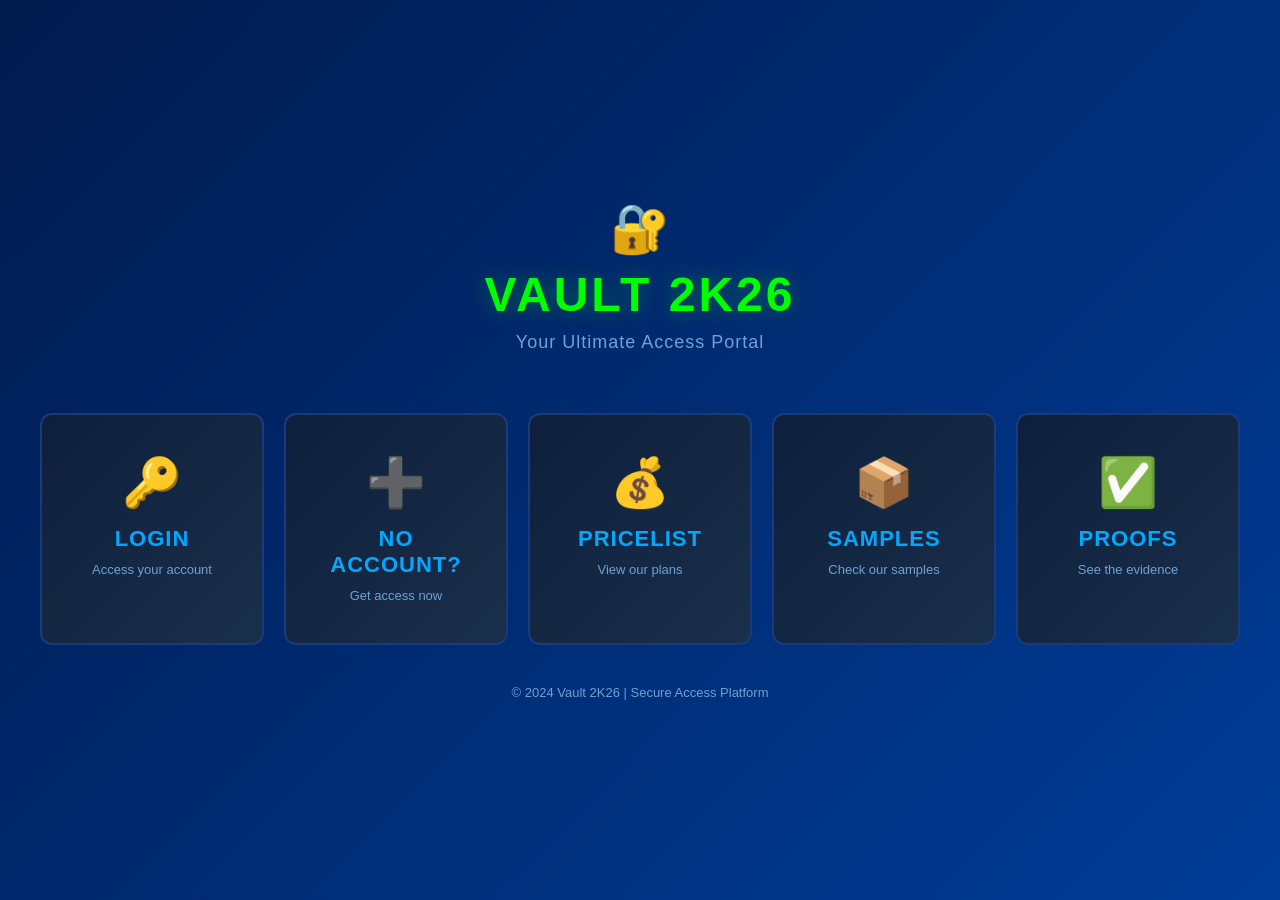
==== index.html @ 9b0f73ee "Add files via upload" ====
<!DOCTYPE html>
<html lang="en">
<head>
    <meta charset="UTF-8">
    <meta name="viewport" content="width=device-width, initial-scale=1.0">
    <title>Vault 2K26 - Welcome</title>
    <style>
        * {
            margin: 0;
            padding: 0;
            box-sizing: border-box;
        }

        body {
            font-family: -apple-system, BlinkMacSystemFont, 'Segoe UI', Roboto, Oxygen, Ubuntu, Cantarell, sans-serif;
            background: linear-gradient(135deg, #001a4d 0%, #003d99 100%);
            min-height: 100vh;
            display: flex;
            align-items: center;
            justify-content: center;
            padding: 20px;
        }

        .container {
            width: 100%;
            max-width: 1200px;
        }

        .header {
            text-align: center;
            margin-bottom: 60px;
        }

        .vault-logo {
            font-size: 48px;
            margin-bottom: 10px;
        }

        .vault-title {
            color: #00ff00;
            font-size: 48px;
            font-weight: 800;
            letter-spacing: 3px;
            margin-bottom: 10px;
            text-shadow: 0 0 20px rgba(0, 255, 0, 0.3);
        }

        .vault-tagline {
            color: #6ba3d4;
            font-size: 18px;
            letter-spacing: 1px;
        }

        .menu-grid {
            display: grid;
            grid-template-columns: repeat(auto-fit, minmax(200px, 1fr));
            gap: 20px;
            margin-bottom: 40px;
        }

        .menu-card {
            background: linear-gradient(135deg, #0d1f3c 0%, #1a2f4a 100%);
            border: 2px solid #1a3a7a;
            border-radius: 12px;
            padding: 40px 30px;
            text-align: center;
            cursor: pointer;
            transition: all 0.3s ease;
            position: relative;
            overflow: hidden;
        }

        .menu-card::before {
            content: '';
            position: absolute;
            top: 0;
            left: 0;
            right: 0;
            height: 3px;
            background: linear-gradient(90deg, #00a8ff, #00ff00, #0080cc);
            opacity: 0;
            transition: opacity 0.3s ease;
        }

        .menu-card:hover {
            border-color: #00a8ff;
            box-shadow: 0 0 30px rgba(0, 168, 255, 0.4);
            transform: translateY(-5px);
        }

        .menu-card:hover::before {
            opacity: 1;
        }

        .menu-icon {
            font-size: 48px;
            margin-bottom: 15px;
            display: block;
        }

        .menu-title {
            color: #00a8ff;
            font-size: 22px;
            font-weight: 700;
            letter-spacing: 1px;
            text-transform: uppercase;
            transition: color 0.3s ease;
        }

        .menu-card:hover .menu-title {
            color: #00ff00;
        }

        .menu-description {
            color: #6ba3d4;
            font-size: 13px;
            margin-top: 10px;
            transition: color 0.3s ease;
        }

        .menu-card:hover .menu-description {
            color: #a0c4ff;
        }

        /* Animation */
        @keyframes slideInUp {
            from {
                opacity: 0;
                transform: translateY(30px);
            }
            to {
                opacity: 1;
                transform: translateY(0);
            }
        }

        .menu-card {
            animation: slideInUp 0.5s ease backwards;
        }

        .menu-card:nth-child(1) { animation-delay: 0.1s; }
        .menu-card:nth-child(2) { animation-delay: 0.2s; }
        .menu-card:nth-child(3) { animation-delay: 0.3s; }
        .menu-card:nth-child(4) { animation-delay: 0.4s; }
        .menu-card:nth-child(5) { animation-delay: 0.5s; }

        .footer {
            text-align: center;
            color: #6ba3d4;
            font-size: 13px;
            margin-top: 40px;
        }

        @media (max-width: 1024px) {
            .menu-grid {
                grid-template-columns: repeat(auto-fit, minmax(180px, 1fr));
            }
        }

        @media (max-width: 768px) {
            .vault-title {
                font-size: 36px;
            }

            .vault-tagline {
                font-size: 16px;
            }

            .menu-grid {
                grid-template-columns: repeat(2, 1fr);
                gap: 15px;
            }

            .menu-card {
                padding: 30px 20px;
            }

            .menu-icon {
                font-size: 36px;
            }

            .menu-title {
                font-size: 18px;
            }
        }

        @media (max-width: 480px) {
            .vault-title {
                font-size: 28px;
                letter-spacing: 2px;
            }

            .menu-grid {
                grid-template-columns: 1fr;
            }

            .menu-card {
                padding: 25px 15px;
            }

            .menu-icon {
                font-size: 32px;
            }

            .menu-title {
                font-size: 16px;
            }

            .menu-description {
                font-size: 12px;
            }
        }
    </style>
</head>
<body>
    <div class="container">
        <!-- Header -->
        <div class="header">
            <div class="vault-logo">🔐</div>
            <h1 class="vault-title">VAULT 2K26</h1>
            <p class="vault-tagline">Your Ultimate Access Portal</p>
        </div>

        <!-- Menu Grid -->
        <div class="menu-grid">
            <!-- Login Card -->
            <div class="menu-card" onclick="goToLogin()">
                <span class="menu-icon">🔑</span>
                <h2 class="menu-title">LOGIN</h2>
                <p class="menu-description">Access your account</p>
            </div>

            <!-- No Account Card -->
            <div class="menu-card" onclick="goToCreateAccount()">
                <span class="menu-icon">➕</span>
                <h2 class="menu-title">NO ACCOUNT?</h2>
                <p class="menu-description">Get access now</p>
            </div>

            <!-- Pricelist Card -->
            <div class="menu-card" onclick="goToPricelist()">
                <span class="menu-icon">💰</span>
                <h2 class="menu-title">PRICELIST</h2>
                <p class="menu-description">View our plans</p>
            </div>

            <!-- Samples Card -->
            <div class="menu-card" onclick="goToSamples()">
                <span class="menu-icon">📦</span>
                <h2 class="menu-title">SAMPLES</h2>
                <p class="menu-description">Check our samples</p>
            </div>

            <!-- Proofs Card -->
            <div class="menu-card" onclick="goToProofs()">
                <span class="menu-icon">✅</span>
                <h2 class="menu-title">PROOFS</h2>
                <p class="menu-description">See the evidence</p>
            </div>
        </div>

        <!-- Footer -->
        <div class="footer">
            <p>© 2024 Vault 2K26 | Secure Access Platform</p>
        </div>
    </div>

    <script>
        // Navigation functions
        function goToLogin() {
            window.location.href = 'login.html';
        }

        function goToCreateAccount() {
            window.open('https://t.me/vault2k26', '_blank');
        }

        function goToPricelist() {
            window.location.href = 'pricelist.html';
        }

        function goToSamples() {
            window.open('https://t.me/samplesvault', '_blank');
        }

        function goToProofs() {
            window.open('https://t.me/vault2k26proofs', '_blank');
        }
    </script>
</body>
</html>
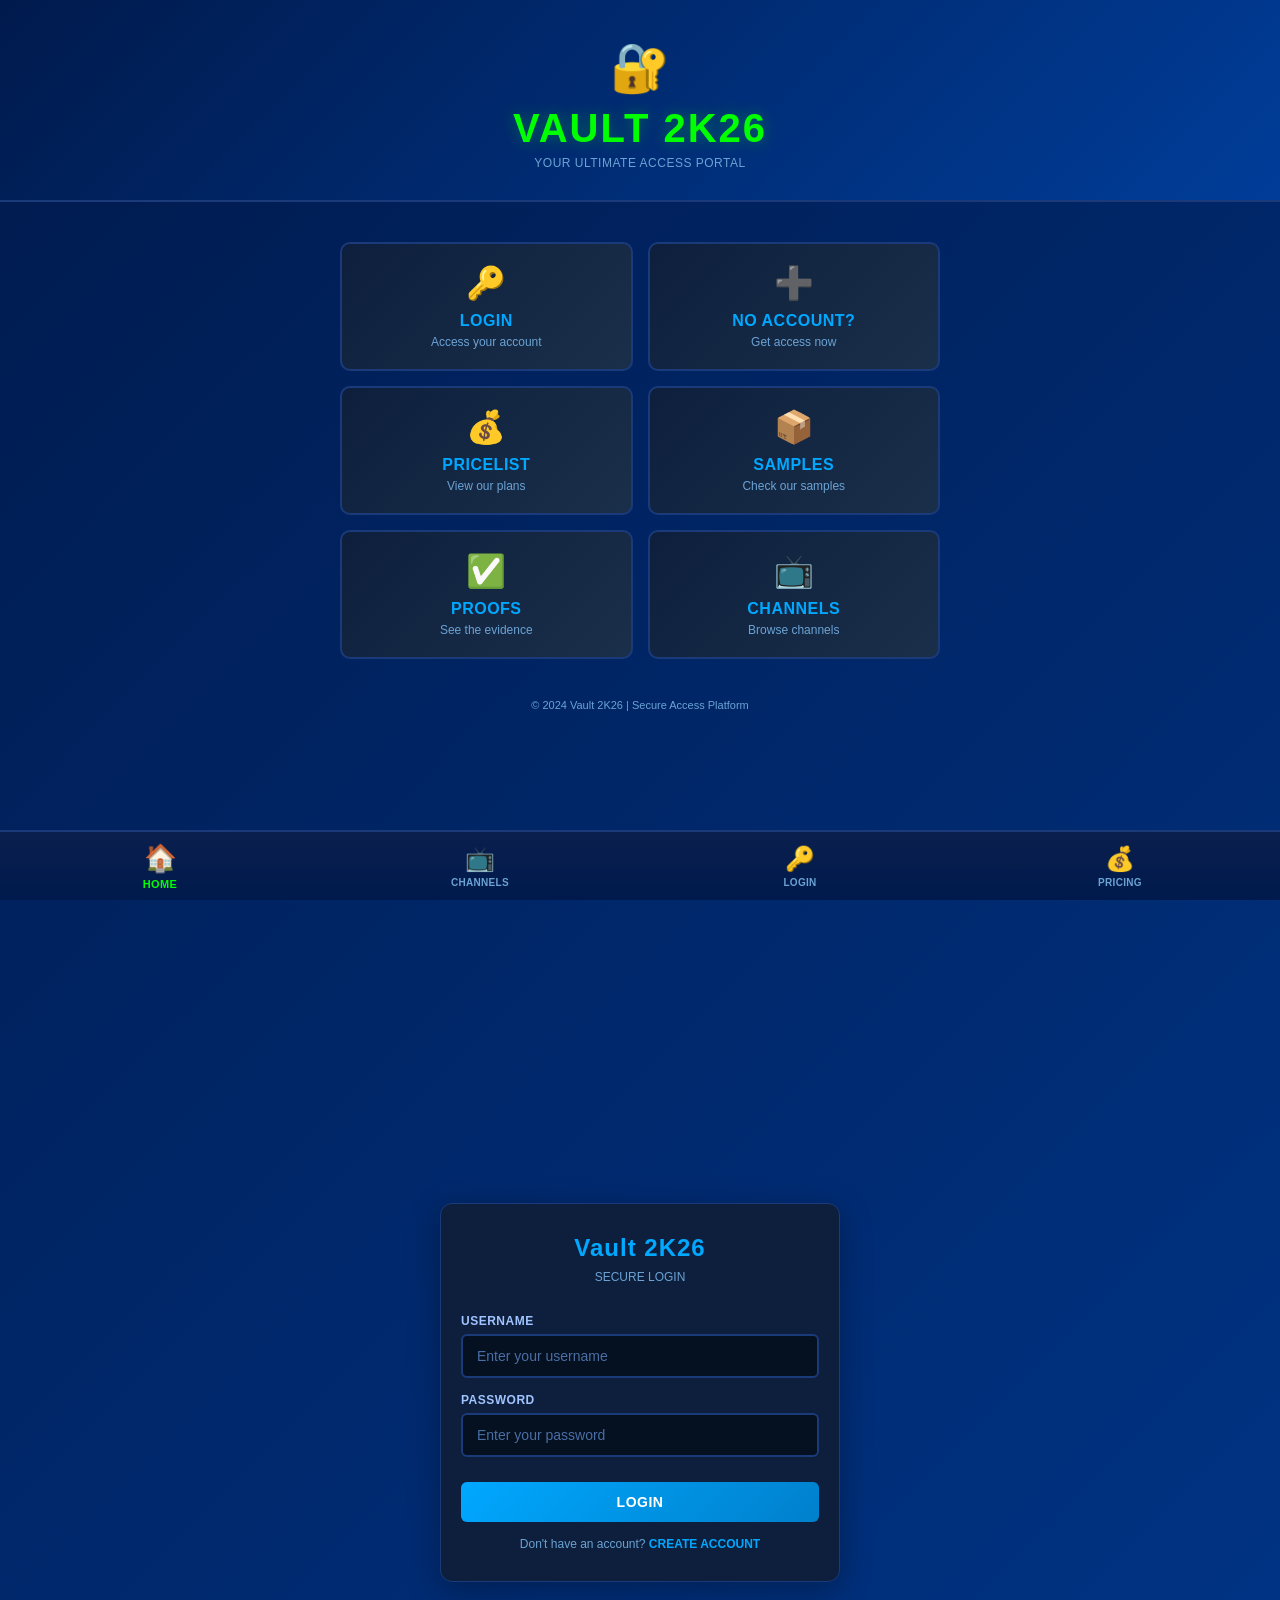
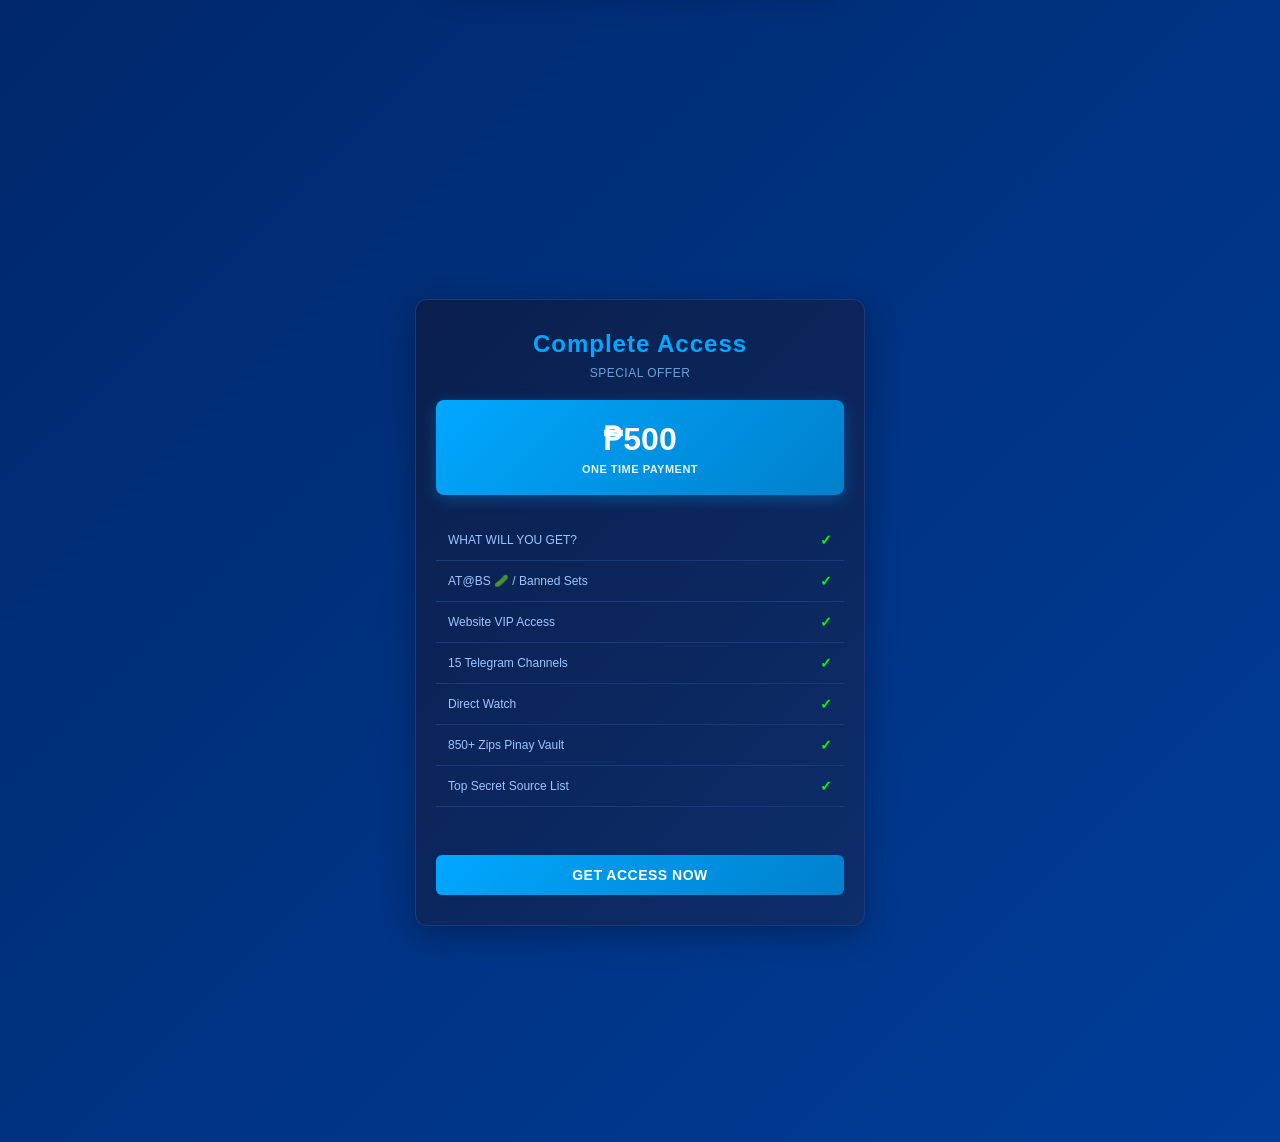
==== commit bc255506: "Add files via upload" ====
--- a/index.html
+++ b/index.html
@@ -2,290 +2,170 @@
 <html lang="en">
 <head>
     <meta charset="UTF-8">
-    <meta name="viewport" content="width=device-width, initial-scale=1.0">
+    <meta name="viewport" content="width=device-width, initial-scale=1.0, viewport-fit=cover">
     <title>Vault 2K26 - Welcome</title>
-    <style>
-        * {
-            margin: 0;
-            padding: 0;
-            box-sizing: border-box;
-        }
-
-        body {
-            font-family: -apple-system, BlinkMacSystemFont, 'Segoe UI', Roboto, Oxygen, Ubuntu, Cantarell, sans-serif;
-            background: linear-gradient(135deg, #001a4d 0%, #003d99 100%);
-            min-height: 100vh;
-            display: flex;
-            align-items: center;
-            justify-content: center;
-            padding: 20px;
-        }
-
-        .container {
-            width: 100%;
-            max-width: 1200px;
-        }
-
-        .header {
-            text-align: center;
-            margin-bottom: 60px;
-        }
-
-        .vault-logo {
-            font-size: 48px;
-            margin-bottom: 10px;
-        }
-
-        .vault-title {
-            color: #00ff00;
-            font-size: 48px;
-            font-weight: 800;
-            letter-spacing: 3px;
-            margin-bottom: 10px;
-            text-shadow: 0 0 20px rgba(0, 255, 0, 0.3);
-        }
-
-        .vault-tagline {
-            color: #6ba3d4;
-            font-size: 18px;
-            letter-spacing: 1px;
-        }
-
-        .menu-grid {
-            display: grid;
-            grid-template-columns: repeat(auto-fit, minmax(200px, 1fr));
-            gap: 20px;
-            margin-bottom: 40px;
-        }
-
-        .menu-card {
-            background: linear-gradient(135deg, #0d1f3c 0%, #1a2f4a 100%);
-            border: 2px solid #1a3a7a;
-            border-radius: 12px;
-            padding: 40px 30px;
-            text-align: center;
-            cursor: pointer;
-            transition: all 0.3s ease;
-            position: relative;
-            overflow: hidden;
-        }
-
-        .menu-card::before {
-            content: '';
-            position: absolute;
-            top: 0;
-            left: 0;
-            right: 0;
-            height: 3px;
-            background: linear-gradient(90deg, #00a8ff, #00ff00, #0080cc);
-            opacity: 0;
-            transition: opacity 0.3s ease;
-        }
-
-        .menu-card:hover {
-            border-color: #00a8ff;
-            box-shadow: 0 0 30px rgba(0, 168, 255, 0.4);
-            transform: translateY(-5px);
-        }
-
-        .menu-card:hover::before {
-            opacity: 1;
-        }
-
-        .menu-icon {
-            font-size: 48px;
-            margin-bottom: 15px;
-            display: block;
-        }
-
-        .menu-title {
-            color: #00a8ff;
-            font-size: 22px;
-            font-weight: 700;
-            letter-spacing: 1px;
-            text-transform: uppercase;
-            transition: color 0.3s ease;
-        }
-
-        .menu-card:hover .menu-title {
-            color: #00ff00;
-        }
-
-        .menu-description {
-            color: #6ba3d4;
-            font-size: 13px;
-            margin-top: 10px;
-            transition: color 0.3s ease;
-        }
-
-        .menu-card:hover .menu-description {
-            color: #a0c4ff;
-        }
-
-        /* Animation */
-        @keyframes slideInUp {
-            from {
-                opacity: 0;
-                transform: translateY(30px);
-            }
-            to {
-                opacity: 1;
-                transform: translateY(0);
-            }
-        }
-
-        .menu-card {
-            animation: slideInUp 0.5s ease backwards;
-        }
-
-        .menu-card:nth-child(1) { animation-delay: 0.1s; }
-        .menu-card:nth-child(2) { animation-delay: 0.2s; }
-        .menu-card:nth-child(3) { animation-delay: 0.3s; }
-        .menu-card:nth-child(4) { animation-delay: 0.4s; }
-        .menu-card:nth-child(5) { animation-delay: 0.5s; }
-
-        .footer {
-            text-align: center;
-            color: #6ba3d4;
-            font-size: 13px;
-            margin-top: 40px;
-        }
-
-        @media (max-width: 1024px) {
-            .menu-grid {
-                grid-template-columns: repeat(auto-fit, minmax(180px, 1fr));
-            }
-        }
-
-        @media (max-width: 768px) {
-            .vault-title {
-                font-size: 36px;
-            }
-
-            .vault-tagline {
-                font-size: 16px;
-            }
-
-            .menu-grid {
-                grid-template-columns: repeat(2, 1fr);
-                gap: 15px;
-            }
-
-            .menu-card {
-                padding: 30px 20px;
-            }
-
-            .menu-icon {
-                font-size: 36px;
-            }
-
-            .menu-title {
-                font-size: 18px;
-            }
-        }
-
-        @media (max-width: 480px) {
-            .vault-title {
-                font-size: 28px;
-                letter-spacing: 2px;
-            }
-
-            .menu-grid {
-                grid-template-columns: 1fr;
-            }
-
-            .menu-card {
-                padding: 25px 15px;
-            }
-
-            .menu-icon {
-                font-size: 32px;
-            }
-
-            .menu-title {
-                font-size: 16px;
-            }
-
-            .menu-description {
-                font-size: 12px;
-            }
-        }
-    </style>
+    <link rel="stylesheet" href="styles.css">
 </head>
 <body>
-    <div class="container">
-        <!-- Header -->
+    <div class="app-container">
+        <!-- HEADER -->
         <div class="header">
-            <div class="vault-logo">🔐</div>
-            <h1 class="vault-title">VAULT 2K26</h1>
-            <p class="vault-tagline">Your Ultimate Access Portal</p>
+            <div class="vault-logo" id="logoText">🔐</div>
+            <h1 class="vault-title" id="siteTitle">VAULT 2K26</h1>
+            <p class="vault-tagline" id="siteTagline">Your Ultimate Access Portal</p>
         </div>
 
-        <!-- Menu Grid -->
-        <div class="menu-grid">
-            <!-- Login Card -->
-            <div class="menu-card" onclick="goToLogin()">
-                <span class="menu-icon">🔑</span>
-                <h2 class="menu-title">LOGIN</h2>
-                <p class="menu-description">Access your account</p>
+        <!-- HOME PAGE -->
+        <div id="homePage" class="page active">
+            <div class="menu-grid">
+                <!-- Login -->
+                <button class="menu-card" onclick="showPage('login')">
+                    <span class="menu-icon">🔑</span>
+                    <h2 class="menu-title">LOGIN</h2>
+                    <p class="menu-description">Access your account</p>
+                </button>
+
+                <!-- No Account -->
+                <button class="menu-card" id="noAccountBtn">
+                    <span class="menu-icon">➕</span>
+                    <h2 class="menu-title">NO ACCOUNT?</h2>
+                    <p class="menu-description">Get access now</p>
+                </button>
+
+                <!-- Pricing -->
+                <button class="menu-card" onclick="showPage('pricing')">
+                    <span class="menu-icon">💰</span>
+                    <h2 class="menu-title">PRICELIST</h2>
+                    <p class="menu-description">View our plans</p>
+                </button>
+
+                <!-- Samples -->
+                <button class="menu-card" id="samplesBtn">
+                    <span class="menu-icon">📦</span>
+                    <h2 class="menu-title">SAMPLES</h2>
+                    <p class="menu-description">Check our samples</p>
+                </button>
+
+                <!-- Proofs -->
+                <button class="menu-card" id="proofsBtn">
+                    <span class="menu-icon">✅</span>
+                    <h2 class="menu-title">PROOFS</h2>
+                    <p class="menu-description">See the evidence</p>
+                </button>
+
+                <!-- Channels -->
+                <button class="menu-card" onclick="showPage('channels')">
+                    <span class="menu-icon">📺</span>
+                    <h2 class="menu-title">CHANNELS</h2>
+                    <p class="menu-description">Browse channels</p>
+                </button>
             </div>
 
-            <!-- No Account Card -->
-            <div class="menu-card" onclick="goToCreateAccount()">
-                <span class="menu-icon">➕</span>
-                <h2 class="menu-title">NO ACCOUNT?</h2>
-                <p class="menu-description">Get access now</p>
-            </div>
-
-            <!-- Pricelist Card -->
-            <div class="menu-card" onclick="goToPricelist()">
-                <span class="menu-icon">💰</span>
-                <h2 class="menu-title">PRICELIST</h2>
-                <p class="menu-description">View our plans</p>
-            </div>
-
-            <!-- Samples Card -->
-            <div class="menu-card" onclick="goToSamples()">
-                <span class="menu-icon">📦</span>
-                <h2 class="menu-title">SAMPLES</h2>
-                <p class="menu-description">Check our samples</p>
-            </div>
-
-            <!-- Proofs Card -->
-            <div class="menu-card" onclick="goToProofs()">
-                <span class="menu-icon">✅</span>
-                <h2 class="menu-title">PROOFS</h2>
-                <p class="menu-description">See the evidence</p>
+            <div class="footer">
+                <p>© 2024 Vault 2K26 | Secure Access Platform</p>
             </div>
         </div>
 
-        <!-- Footer -->
-        <div class="footer">
-            <p>© 2024 Vault 2K26 | Secure Access Platform</p>
+        <!-- CHANNELS PAGE -->
+        <div id="channelsPage" class="page">
+            <h2 class="page-title">Channel List</h2>
+            <p class="page-subtitle">Explore our exclusive channels</p>
+            <div class="channels-grid" id="channelsGrid">
+                <!-- Channels generated by JavaScript -->
+            </div>
+        </div>
+
+        <!-- LOGIN PAGE -->
+        <div id="loginPage" class="page">
+            <div class="login-container">
+                <h1 class="login-title">Vault 2K26</h1>
+                <p class="login-subtitle">Secure Login</p>
+
+                <form id="loginForm">
+                    <div class="form-group">
+                        <label for="username" class="form-label">Username</label>
+                        <input type="text" id="username" class="form-input" placeholder="Enter your username" required>
+                    </div>
+
+                    <div class="form-group">
+                        <label for="password" class="form-label">Password</label>
+                        <input type="password" id="password" class="form-input" placeholder="Enter your password" required>
+                    </div>
+
+                    <button type="submit" class="login-button">Login</button>
+                </form>
+
+                <div class="create-account-link">
+                    <p class="create-account-text">
+                        Don't have an account? <button type="button" id="quickCreate">CREATE ACCOUNT</button>
+                    </p>
+                </div>
+            </div>
+        </div>
+
+        <!-- PRICING PAGE -->
+        <div id="pricingPage" class="page">
+            <div class="pricing-container">
+                <h2 class="pricing-title">Complete Access</h2>
+                <p class="pricing-subtitle">Special Offer</p>
+
+                <div class="price-display">
+                    <div class="price-amount" id="priceAmount">₱500</div>
+                    <div class="price-type" id="priceType">One Time Payment</div>
+                </div>
+
+                <div class="features-list" id="featuresList">
+                    <!-- Features generated by JavaScript -->
+                </div>
+
+                <button class="buy-button" id="buyButton">Get Access Now</button>
+            </div>
         </div>
     </div>
 
-    <script>
-        // Navigation functions
-        function goToLogin() {
-            window.location.href = 'login.html';
-        }
+    <!-- MODALS -->
+    <!-- Login Modal -->
+    <div id="loginModal" class="modal">
+        <div class="modal-content">
+            <h2 class="modal-title">Create Account</h2>
+            <p class="modal-text">You need to create an account to continue. Click the button below to proceed.</p>
+            <button class="modal-button" id="modalCreateBtn">Create Account Now</button>
+            <button class="modal-close" id="loginModalCloseBtn">Cancel</button>
+        </div>
+    </div>
 
-        function goToCreateAccount() {
-            window.open('https://t.me/vault2k26', '_blank');
-        }
+    <!-- Channel Access Modal -->
+    <div id="channelAccessModal" class="modal">
+        <div class="modal-content">
+            <h2 class="modal-title">Get Account to Access</h2>
+            <p class="modal-text">This channel requires an active account. Click the button below to get access now.</p>
+            <button class="modal-button" id="modalAvailBtn">AVAIL HERE</button>
+            <button class="modal-close" id="channelModalCloseBtn">Cancel</button>
+        </div>
+    </div>
 
-        function goToPricelist() {
-            window.location.href = 'pricelist.html';
-        }
+    <!-- BOTTOM NAVIGATION -->
+    <div class="bottom-nav">
+        <button class="nav-item active" id="navHome">
+            <span>🏠</span>
+            <span class="nav-label">Home</span>
+        </button>
+        <button class="nav-item" id="navChannels">
+            <span>📺</span>
+            <span class="nav-label">Channels</span>
+        </button>
+        <button class="nav-item" id="navLogin">
+            <span>🔑</span>
+            <span class="nav-label">Login</span>
+        </button>
+        <button class="nav-item" id="navPricing">
+            <span>💰</span>
+            <span class="nav-label">Pricing</span>
+        </button>
+    </div>
 
-        function goToSamples() {
-            window.open('https://t.me/samplesvault', '_blank');
-        }
-
-        function goToProofs() {
-            window.open('https://t.me/vault2k26proofs', '_blank');
-        }
-    </script>
+    <!-- Scripts -->
+    <script src="data.js"></script>
+    <script src="script.js"></script>
 </body>
 </html>
--- a/styles.css
+++ b/styles.css
@@ -0,0 +1,619 @@
+/* ============================================
+   VAULT 2K26 - MAIN STYLES
+   Phone-First UI with Fixed Navigation
+   ============================================ */
+
+* {
+    margin: 0;
+    padding: 0;
+    box-sizing: border-box;
+}
+
+body {
+    font-family: -apple-system, BlinkMacSystemFont, 'Segoe UI', Roboto, Oxygen, Ubuntu, Cantarell, sans-serif;
+    background: linear-gradient(135deg, #001a4d 0%, #003d99 100%);
+    min-height: 100vh;
+    padding: 0;
+    padding-bottom: 80px;
+}
+
+.app-container {
+    width: 100%;
+    max-width: 100%;
+    margin: 0 auto;
+}
+
+/* ===== HEADER ===== */
+.header {
+    text-align: center;
+    padding: 30px 20px 20px 20px;
+    background: linear-gradient(135deg, #001a4d 0%, #003d99 100%);
+    border-bottom: 2px solid #1a3a7a;
+}
+
+.vault-logo {
+    font-size: 40px;
+    margin-bottom: 10px;
+}
+
+.vault-title {
+    color: #00ff00;
+    font-size: 32px;
+    font-weight: 800;
+    letter-spacing: 2px;
+    margin-bottom: 5px;
+    text-shadow: 0 0 15px rgba(0, 255, 0, 0.3);
+}
+
+.vault-tagline {
+    color: #6ba3d4;
+    font-size: 12px;
+    letter-spacing: 0.5px;
+    text-transform: uppercase;
+}
+
+/* ===== CONTENT PAGES ===== */
+.page {
+    display: none;
+    padding: 20px;
+    padding-bottom: 100px;
+    min-height: calc(100vh - 80px);
+    animation: fadeIn 0.3s ease;
+}
+
+.page.active {
+    display: block;
+}
+
+@keyframes fadeIn {
+    from { opacity: 0; }
+    to { opacity: 1; }
+}
+
+/* ===== HOME PAGE ===== */
+#homePage .menu-grid {
+    display: grid;
+    grid-template-columns: 1fr;
+    gap: 12px;
+    margin-top: 20px;
+}
+
+.menu-card {
+    background: linear-gradient(135deg, #0d1f3c 0%, #1a2f4a 100%);
+    border: 2px solid #1a3a7a;
+    border-radius: 10px;
+    padding: 20px;
+    text-align: center;
+    cursor: pointer;
+    transition: all 0.3s ease;
+    position: relative;
+    overflow: hidden;
+}
+
+.menu-card::before {
+    content: '';
+    position: absolute;
+    top: 0;
+    left: 0;
+    right: 0;
+    height: 3px;
+    background: linear-gradient(90deg, #00a8ff, #00ff00, #0080cc);
+    opacity: 0;
+    transition: opacity 0.3s ease;
+}
+
+.menu-card:active {
+    border-color: #00a8ff;
+    box-shadow: 0 0 20px rgba(0, 168, 255, 0.3);
+    transform: scale(0.98);
+}
+
+.menu-card:active::before {
+    opacity: 1;
+}
+
+.menu-icon {
+    font-size: 32px;
+    margin-bottom: 10px;
+    display: block;
+}
+
+.menu-title {
+    color: #00a8ff;
+    font-size: 16px;
+    font-weight: 700;
+    letter-spacing: 0.5px;
+    text-transform: uppercase;
+    margin-bottom: 5px;
+}
+
+.menu-description {
+    color: #6ba3d4;
+    font-size: 12px;
+}
+
+/* ===== CHANNELS PAGE ===== */
+#channelsPage .page-title {
+    color: #00a8ff;
+    font-size: 24px;
+    font-weight: 700;
+    margin-bottom: 8px;
+    letter-spacing: 0.5px;
+}
+
+#channelsPage .page-subtitle {
+    color: #6ba3d4;
+    font-size: 12px;
+    margin-bottom: 20px;
+    text-transform: uppercase;
+}
+
+.channels-grid {
+    display: grid;
+    grid-template-columns: 1fr;
+    gap: 12px;
+}
+
+.channel-button {
+    background: linear-gradient(135deg, #0d1f3c 0%, #1a2f4a 100%);
+    border: 2px solid #1a3a7a;
+    border-radius: 10px;
+    padding: 16px;
+    text-align: left;
+    cursor: pointer;
+    transition: all 0.3s ease;
+    position: relative;
+    overflow: hidden;
+    display: flex;
+    flex-direction: column;
+    gap: 6px;
+}
+
+.channel-button::before {
+    content: '';
+    position: absolute;
+    top: 0;
+    left: 0;
+    right: 0;
+    height: 3px;
+    background: linear-gradient(90deg, #00a8ff, #00ff00, #0080cc);
+    opacity: 0;
+    transition: opacity 0.3s ease;
+}
+
+.channel-button:active {
+    border-color: #00a8ff;
+    box-shadow: 0 0 15px rgba(0, 168, 255, 0.2);
+    transform: scale(0.98);
+}
+
+.channel-button:active::before {
+    opacity: 1;
+}
+
+.channel-name {
+    color: #00a8ff;
+    font-size: 15px;
+    font-weight: 600;
+    text-transform: uppercase;
+    letter-spacing: 0.5px;
+}
+
+.channel-desc {
+    color: #6ba3d4;
+    font-size: 12px;
+}
+
+/* ===== LOGIN PAGE ===== */
+#loginPage {
+    display: flex;
+    align-items: center;
+    justify-content: center;
+}
+
+.login-container {
+    background: #0d1f3c;
+    border-radius: 12px;
+    box-shadow: 0 8px 32px rgba(0, 0, 0, 0.3);
+    padding: 30px 20px;
+    width: 100%;
+    max-width: 100%;
+    border: 1px solid #1a3a7a;
+}
+
+.login-title {
+    text-align: center;
+    color: #00a8ff;
+    font-size: 24px;
+    font-weight: 700;
+    margin-bottom: 8px;
+    letter-spacing: 1px;
+}
+
+.login-subtitle {
+    text-align: center;
+    color: #6ba3d4;
+    font-size: 12px;
+    margin-bottom: 30px;
+    text-transform: uppercase;
+}
+
+.form-group {
+    margin-bottom: 15px;
+}
+
+.form-label {
+    display: block;
+    color: #a0c4ff;
+    font-size: 12px;
+    font-weight: 600;
+    margin-bottom: 6px;
+    text-transform: uppercase;
+    letter-spacing: 0.5px;
+}
+
+.form-input {
+    width: 100%;
+    padding: 12px 14px;
+    border: 2px solid #1a3a7a;
+    background: #051020;
+    color: #ffffff;
+    border-radius: 6px;
+    font-size: 14px;
+    transition: all 0.3s ease;
+}
+
+.form-input:focus {
+    outline: none;
+    border-color: #00a8ff;
+    background: #0a1a2e;
+    box-shadow: 0 0 10px rgba(0, 168, 255, 0.2);
+}
+
+.form-input::placeholder {
+    color: #4a6fa5;
+}
+
+.login-button {
+    width: 100%;
+    padding: 12px;
+    background: linear-gradient(135deg, #00a8ff 0%, #0080cc 100%);
+    color: white;
+    border: none;
+    border-radius: 6px;
+    font-size: 14px;
+    font-weight: 600;
+    cursor: pointer;
+    transition: all 0.3s ease;
+    text-transform: uppercase;
+    letter-spacing: 0.5px;
+    margin-bottom: 15px;
+    margin-top: 10px;
+}
+
+.login-button:active {
+    transform: scale(0.98);
+    box-shadow: 0 4px 15px rgba(0, 168, 255, 0.3);
+}
+
+.create-account-link {
+    text-align: center;
+}
+
+.create-account-text {
+    color: #6ba3d4;
+    font-size: 12px;
+}
+
+.create-account-text button {
+    background: none;
+    border: none;
+    color: #00a8ff;
+    text-decoration: none;
+    font-weight: 600;
+    cursor: pointer;
+    transition: color 0.3s ease;
+    font-size: 12px;
+    padding: 0;
+}
+
+.create-account-text button:active {
+    color: #00d9ff;
+}
+
+/* ===== PRICING PAGE ===== */
+#pricingPage {
+    display: flex;
+    align-items: center;
+    justify-content: center;
+}
+
+.pricing-container {
+    background: linear-gradient(135deg, #0a1f4d 0%, #0d2d6b 100%);
+    border-radius: 12px;
+    box-shadow: 0 8px 32px rgba(0, 0, 0, 0.3);
+    padding: 30px 20px;
+    width: 100%;
+    max-width: 100%;
+    border: 1px solid #1a3a7a;
+}
+
+.pricing-title {
+    text-align: center;
+    color: #00a8ff;
+    font-size: 24px;
+    font-weight: 700;
+    margin-bottom: 8px;
+    letter-spacing: 1px;
+}
+
+.pricing-subtitle {
+    text-align: center;
+    color: #6ba3d4;
+    font-size: 12px;
+    margin-bottom: 20px;
+    text-transform: uppercase;
+    letter-spacing: 0.5px;
+}
+
+.price-display {
+    text-align: center;
+    margin-bottom: 25px;
+    padding: 20px;
+    background: linear-gradient(135deg, #00a8ff 0%, #0080cc 100%);
+    border-radius: 8px;
+    box-shadow: 0 4px 15px rgba(0, 168, 255, 0.3);
+}
+
+.price-amount {
+    font-size: 32px;
+    font-weight: 800;
+    color: white;
+    margin-bottom: 5px;
+}
+
+.price-type {
+    color: rgba(255, 255, 255, 0.9);
+    font-size: 11px;
+    text-transform: uppercase;
+    letter-spacing: 0.5px;
+    font-weight: 600;
+}
+
+.features-list {
+    display: flex;
+    flex-direction: column;
+    gap: 0;
+    margin-bottom: 20px;
+    max-height: 300px;
+    overflow-y: auto;
+}
+
+.feature-item {
+    display: flex;
+    align-items: center;
+    padding: 12px 12px;
+    border-bottom: 1px solid #1a3a7a;
+    color: #a0c4ff;
+    font-size: 12px;
+    font-weight: 500;
+    justify-content: space-between;
+}
+
+.feature-item:last-child {
+    border-bottom: none;
+}
+
+.feature-text {
+    flex: 1;
+    text-align: left;
+}
+
+.check-icon {
+    color: #00ff00;
+    font-weight: 700;
+    font-size: 14px;
+    margin-left: 10px;
+}
+
+.buy-button {
+    width: 100%;
+    padding: 12px;
+    background: linear-gradient(135deg, #00a8ff 0%, #0080cc 100%);
+    color: white;
+    border: none;
+    border-radius: 6px;
+    font-size: 14px;
+    font-weight: 600;
+    cursor: pointer;
+    transition: all 0.3s ease;
+    text-transform: uppercase;
+    letter-spacing: 0.5px;
+    margin-top: 15px;
+}
+
+.buy-button:active {
+    transform: scale(0.98);
+    box-shadow: 0 4px 15px rgba(0, 168, 255, 0.3);
+}
+
+/* ===== MODAL ===== */
+.modal {
+    display: none;
+    position: fixed;
+    top: 0;
+    left: 0;
+    width: 100%;
+    height: 100%;
+    background: rgba(0, 0, 0, 0.7);
+    z-index: 1000;
+    align-items: center;
+    justify-content: center;
+    padding: 20px;
+}
+
+.modal.show {
+    display: flex;
+}
+
+.modal-content {
+    background: #0d1f3c;
+    border: 2px solid #1a3a7a;
+    border-radius: 12px;
+    padding: 30px;
+    width: 100%;
+    max-width: 350px;
+    text-align: center;
+    box-shadow: 0 8px 32px rgba(0, 0, 0, 0.3);
+}
+
+.modal-title {
+    color: #00ff00;
+    font-size: 20px;
+    font-weight: 700;
+    margin-bottom: 12px;
+    letter-spacing: 0.5px;
+}
+
+.modal-text {
+    color: #a0c4ff;
+    font-size: 13px;
+    line-height: 1.5;
+    margin-bottom: 25px;
+}
+
+.modal-button {
+    width: 100%;
+    padding: 12px;
+    background: linear-gradient(135deg, #00a8ff 0%, #0080cc 100%);
+    color: white;
+    border: none;
+    border-radius: 6px;
+    font-size: 13px;
+    font-weight: 600;
+    cursor: pointer;
+    transition: all 0.3s ease;
+    text-transform: uppercase;
+    letter-spacing: 0.5px;
+    margin-bottom: 8px;
+}
+
+.modal-button:active {
+    transform: scale(0.98);
+    box-shadow: 0 4px 15px rgba(0, 168, 255, 0.3);
+}
+
+.modal-close {
+    width: 100%;
+    padding: 12px;
+    background: #1a3a7a;
+    color: #a0c4ff;
+    border: 1px solid #2a5aaa;
+    border-radius: 6px;
+    font-size: 13px;
+    font-weight: 600;
+    cursor: pointer;
+    transition: all 0.3s ease;
+    text-transform: uppercase;
+    letter-spacing: 0.5px;
+}
+
+.modal-close:active {
+    background: #2a5aaa;
+}
+
+/* ===== BOTTOM NAVIGATION ===== */
+.bottom-nav {
+    position: fixed;
+    bottom: 0;
+    left: 0;
+    right: 0;
+    height: 70px;
+    background: linear-gradient(180deg, #0a1f4d 0%, #001a4d 100%);
+    border-top: 2px solid #1a3a7a;
+    display: flex;
+    justify-content: space-around;
+    align-items: flex-start;
+    padding-top: 5px;
+    z-index: 999;
+}
+
+.nav-item {
+    display: flex;
+    flex-direction: column;
+    align-items: center;
+    gap: 4px;
+    padding: 8px 0;
+    cursor: pointer;
+    flex: 1;
+    color: #6ba3d4;
+    transition: all 0.3s ease;
+    border: none;
+    background: none;
+    font-size: 24px;
+}
+
+.nav-item.active {
+    color: #00ff00;
+    transform: scale(1.1);
+}
+
+.nav-label {
+    font-size: 10px;
+    font-weight: 600;
+    text-transform: uppercase;
+    letter-spacing: 0.3px;
+    color: inherit;
+}
+
+/* ===== FOOTER ===== */
+.footer {
+    text-align: center;
+    color: #6ba3d4;
+    font-size: 11px;
+    margin-top: 20px;
+    padding: 20px;
+}
+
+/* ===== RESPONSIVE ===== */
+@media (min-width: 768px) {
+    .header {
+        padding: 40px 20px 30px 20px;
+    }
+
+    .vault-title {
+        font-size: 40px;
+    }
+
+    .vault-logo {
+        font-size: 48px;
+    }
+
+    #homePage .menu-grid {
+        grid-template-columns: repeat(2, 1fr);
+        gap: 15px;
+        max-width: 600px;
+        margin-left: auto;
+        margin-right: auto;
+    }
+
+    .channels-grid {
+        grid-template-columns: repeat(2, 1fr);
+        gap: 15px;
+        max-width: 600px;
+        margin-left: auto;
+        margin-right: auto;
+    }
+
+    .login-container {
+        max-width: 400px;
+    }
+
+    .pricing-container {
+        max-width: 450px;
+    }
+
+    .modal-content {
+        max-width: 400px;
+    }
+}
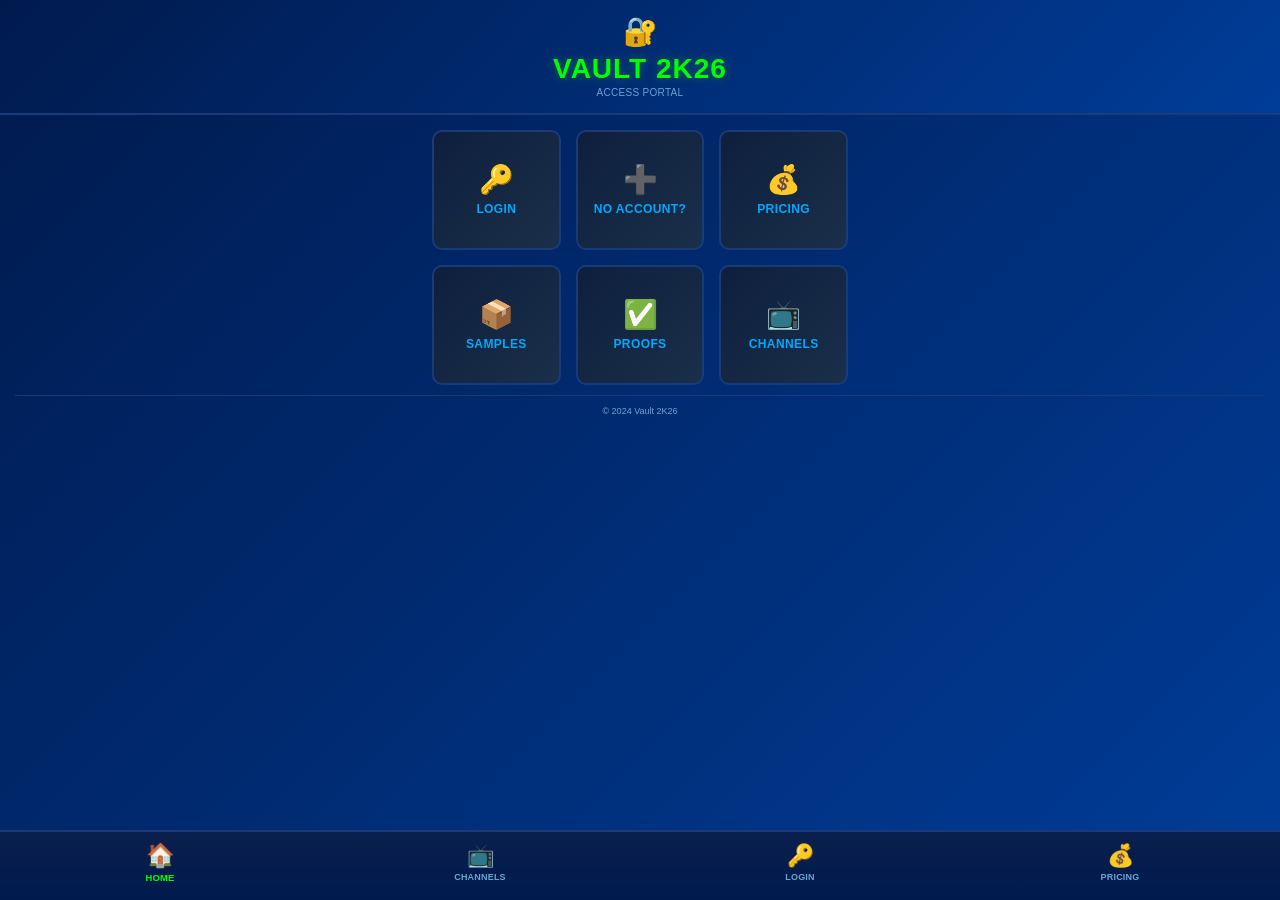
==== commit b6aa0cc0: "Add files via upload" ====
--- a/index.html
+++ b/index.html
@@ -2,7 +2,7 @@
 <html lang="en">
 <head>
     <meta charset="UTF-8">
-    <meta name="viewport" content="width=device-width, initial-scale=1.0, viewport-fit=cover">
+    <meta name="viewport" content="width=device-width, initial-scale=1.0, viewport-fit=cover, maximum-scale=1">
     <title>Vault 2K26 - Welcome</title>
     <link rel="stylesheet" href="styles.css">
 </head>
@@ -10,116 +10,135 @@
     <div class="app-container">
         <!-- HEADER -->
         <div class="header">
-            <div class="vault-logo" id="logoText">🔐</div>
-            <h1 class="vault-title" id="siteTitle">VAULT 2K26</h1>
-            <p class="vault-tagline" id="siteTagline">Your Ultimate Access Portal</p>
+            <div class="vault-logo">🔐</div>
+            <h1 class="vault-title">VAULT 2K26</h1>
+            <p class="vault-tagline">Access Portal</p>
         </div>
 
-        <!-- HOME PAGE -->
-        <div id="homePage" class="page active">
-            <div class="menu-grid">
-                <!-- Login -->
-                <button class="menu-card" onclick="showPage('login')">
-                    <span class="menu-icon">🔑</span>
-                    <h2 class="menu-title">LOGIN</h2>
-                    <p class="menu-description">Access your account</p>
-                </button>
+        <!-- CONTENT AREA -->
+        <div class="content-wrapper">
+            
+            <!-- HOME PAGE -->
+            <div id="homePage" class="page active">
+                <div class="home-content">
+                    <div class="menu-grid">
+                        <button class="menu-card" onclick="showPage('login')">
+                            <span class="menu-icon">🔑</span>
+                            <h2 class="menu-title">LOGIN</h2>
+                        </button>
 
-                <!-- No Account -->
-                <button class="menu-card" id="noAccountBtn">
-                    <span class="menu-icon">➕</span>
-                    <h2 class="menu-title">NO ACCOUNT?</h2>
-                    <p class="menu-description">Get access now</p>
-                </button>
+                        <button class="menu-card" id="noAccountBtn">
+                            <span class="menu-icon">➕</span>
+                            <h2 class="menu-title">NO ACCOUNT?</h2>
+                        </button>
 
-                <!-- Pricing -->
-                <button class="menu-card" onclick="showPage('pricing')">
-                    <span class="menu-icon">💰</span>
-                    <h2 class="menu-title">PRICELIST</h2>
-                    <p class="menu-description">View our plans</p>
-                </button>
+                        <button class="menu-card" onclick="showPage('pricing')">
+                            <span class="menu-icon">💰</span>
+                            <h2 class="menu-title">PRICING</h2>
+                        </button>
 
-                <!-- Samples -->
-                <button class="menu-card" id="samplesBtn">
-                    <span class="menu-icon">📦</span>
-                    <h2 class="menu-title">SAMPLES</h2>
-                    <p class="menu-description">Check our samples</p>
-                </button>
+                        <button class="menu-card" id="samplesBtn">
+                            <span class="menu-icon">📦</span>
+                            <h2 class="menu-title">SAMPLES</h2>
+                        </button>
 
-                <!-- Proofs -->
-                <button class="menu-card" id="proofsBtn">
-                    <span class="menu-icon">✅</span>
-                    <h2 class="menu-title">PROOFS</h2>
-                    <p class="menu-description">See the evidence</p>
-                </button>
+                        <button class="menu-card" id="proofsBtn">
+                            <span class="menu-icon">✅</span>
+                            <h2 class="menu-title">PROOFS</h2>
+                        </button>
 
-                <!-- Channels -->
-                <button class="menu-card" onclick="showPage('channels')">
-                    <span class="menu-icon">📺</span>
-                    <h2 class="menu-title">CHANNELS</h2>
-                    <p class="menu-description">Browse channels</p>
-                </button>
+                        <button class="menu-card" onclick="showPage('channels')">
+                            <span class="menu-icon">📺</span>
+                            <h2 class="menu-title">CHANNELS</h2>
+                        </button>
+                    </div>
+                    
+                    <div class="home-footer">
+                        © 2024 Vault 2K26
+                    </div>
+                </div>
             </div>
 
-            <div class="footer">
-                <p>© 2024 Vault 2K26 | Secure Access Platform</p>
+            <!-- CHANNELS PAGE -->
+            <div id="channelsPage" class="page">
+                <div class="page-header">
+                    <h2 class="page-title">Channel List</h2>
+                    <p class="page-subtitle">Explore exclusive channels</p>
+                </div>
+                <div class="channels-wrapper">
+                    <div class="channels-grid" id="channelsGrid">
+                        <!-- Channels generated by JavaScript -->
+                    </div>
+                </div>
             </div>
+
+            <!-- LOGIN PAGE -->
+            <div id="loginPage" class="page">
+                <div class="login-container">
+                    <h1 class="login-title">LOGIN</h1>
+                    <p class="login-subtitle">Secure Access</p>
+
+                    <form id="loginForm">
+                        <div class="form-group">
+                            <label for="username" class="form-label">Username</label>
+                            <input type="text" id="username" class="form-input" placeholder="Enter username" required>
+                        </div>
+
+                        <div class="form-group">
+                            <label for="password" class="form-label">Password</label>
+                            <input type="password" id="password" class="form-input" placeholder="Enter password" required>
+                        </div>
+
+                        <button type="submit" class="login-button">Login</button>
+                    </form>
+
+                    <div class="create-account-link">
+                        <p class="create-account-text">
+                            No account? <button type="button" id="quickCreate">CREATE NOW</button>
+                        </p>
+                    </div>
+                </div>
+            </div>
+
+            <!-- PRICING PAGE -->
+            <div id="pricingPage" class="page">
+                <div class="pricing-container">
+                    <h2 class="pricing-title">PRICING</h2>
+                    <p class="pricing-subtitle">Complete Access</p>
+
+                    <div class="price-display">
+                        <div class="price-amount" id="priceAmount">₱500</div>
+                        <div class="price-type" id="priceType">One Time</div>
+                    </div>
+
+                    <div class="features-list" id="featuresList">
+                        <!-- Features generated by JavaScript -->
+                    </div>
+
+                    <button class="buy-button" id="buyButton">GET ACCESS NOW</button>
+                </div>
+            </div>
+
         </div>
 
-        <!-- CHANNELS PAGE -->
-        <div id="channelsPage" class="page">
-            <h2 class="page-title">Channel List</h2>
-            <p class="page-subtitle">Explore our exclusive channels</p>
-            <div class="channels-grid" id="channelsGrid">
-                <!-- Channels generated by JavaScript -->
-            </div>
-        </div>
-
-        <!-- LOGIN PAGE -->
-        <div id="loginPage" class="page">
-            <div class="login-container">
-                <h1 class="login-title">Vault 2K26</h1>
-                <p class="login-subtitle">Secure Login</p>
-
-                <form id="loginForm">
-                    <div class="form-group">
-                        <label for="username" class="form-label">Username</label>
-                        <input type="text" id="username" class="form-input" placeholder="Enter your username" required>
-                    </div>
-
-                    <div class="form-group">
-                        <label for="password" class="form-label">Password</label>
-                        <input type="password" id="password" class="form-input" placeholder="Enter your password" required>
-                    </div>
-
-                    <button type="submit" class="login-button">Login</button>
-                </form>
-
-                <div class="create-account-link">
-                    <p class="create-account-text">
-                        Don't have an account? <button type="button" id="quickCreate">CREATE ACCOUNT</button>
-                    </p>
-                </div>
-            </div>
-        </div>
-
-        <!-- PRICING PAGE -->
-        <div id="pricingPage" class="page">
-            <div class="pricing-container">
-                <h2 class="pricing-title">Complete Access</h2>
-                <p class="pricing-subtitle">Special Offer</p>
-
-                <div class="price-display">
-                    <div class="price-amount" id="priceAmount">₱500</div>
-                    <div class="price-type" id="priceType">One Time Payment</div>
-                </div>
-
-                <div class="features-list" id="featuresList">
-                    <!-- Features generated by JavaScript -->
-                </div>
-
-                <button class="buy-button" id="buyButton">Get Access Now</button>
-            </div>
+        <!-- BOTTOM NAVIGATION -->
+        <div class="bottom-nav">
+            <button class="nav-item active" id="navHome" onclick="showPage('home')">
+                <span>🏠</span>
+                <span class="nav-label">Home</span>
+            </button>
+            <button class="nav-item" id="navChannels" onclick="showPage('channels')">
+                <span>📺</span>
+                <span class="nav-label">Channels</span>
+            </button>
+            <button class="nav-item" id="navLogin" onclick="showPage('login')">
+                <span>🔑</span>
+                <span class="nav-label">Login</span>
+            </button>
+            <button class="nav-item" id="navPricing" onclick="showPage('pricing')">
+                <span>💰</span>
+                <span class="nav-label">Pricing</span>
+            </button>
         </div>
     </div>
 
@@ -128,8 +147,8 @@
     <div id="loginModal" class="modal">
         <div class="modal-content">
             <h2 class="modal-title">Create Account</h2>
-            <p class="modal-text">You need to create an account to continue. Click the button below to proceed.</p>
-            <button class="modal-button" id="modalCreateBtn">Create Account Now</button>
+            <p class="modal-text">Create an account to access all features.</p>
+            <button class="modal-button" id="modalCreateBtn">CREATE ACCOUNT</button>
             <button class="modal-close" id="loginModalCloseBtn">Cancel</button>
         </div>
     </div>
@@ -137,31 +156,11 @@
     <!-- Channel Access Modal -->
     <div id="channelAccessModal" class="modal">
         <div class="modal-content">
-            <h2 class="modal-title">Get Account to Access</h2>
-            <p class="modal-text">This channel requires an active account. Click the button below to get access now.</p>
+            <h2 class="modal-title">Get Account</h2>
+            <p class="modal-text">Create an account to access this channel.</p>
             <button class="modal-button" id="modalAvailBtn">AVAIL HERE</button>
             <button class="modal-close" id="channelModalCloseBtn">Cancel</button>
         </div>
-    </div>
-
-    <!-- BOTTOM NAVIGATION -->
-    <div class="bottom-nav">
-        <button class="nav-item active" id="navHome">
-            <span>🏠</span>
-            <span class="nav-label">Home</span>
-        </button>
-        <button class="nav-item" id="navChannels">
-            <span>📺</span>
-            <span class="nav-label">Channels</span>
-        </button>
-        <button class="nav-item" id="navLogin">
-            <span>🔑</span>
-            <span class="nav-label">Login</span>
-        </button>
-        <button class="nav-item" id="navPricing">
-            <span>💰</span>
-            <span class="nav-label">Pricing</span>
-        </button>
     </div>
 
     <!-- Scripts -->
--- a/styles.css
+++ b/styles.css
@@ -1,6 +1,6 @@
 /* ============================================
    VAULT 2K26 - MAIN STYLES
-   Phone-First UI with Fixed Navigation
+   Phone-First UI - NO SCROLLING
    ============================================ */
 
 * {
@@ -9,85 +9,120 @@
     box-sizing: border-box;
 }
 
-body {
+html, body {
+    width: 100%;
+    height: 100%;
     font-family: -apple-system, BlinkMacSystemFont, 'Segoe UI', Roboto, Oxygen, Ubuntu, Cantarell, sans-serif;
     background: linear-gradient(135deg, #001a4d 0%, #003d99 100%);
-    min-height: 100vh;
-    padding: 0;
-    padding-bottom: 80px;
+}
+
+body {
+    overflow: hidden;
+    display: flex;
+    flex-direction: column;
 }
 
 .app-container {
     width: 100%;
-    max-width: 100%;
-    margin: 0 auto;
+    height: 100%;
+    display: flex;
+    flex-direction: column;
+    overflow: hidden;
 }
 
 /* ===== HEADER ===== */
 .header {
     text-align: center;
-    padding: 30px 20px 20px 20px;
+    padding: 15px 20px;
     background: linear-gradient(135deg, #001a4d 0%, #003d99 100%);
     border-bottom: 2px solid #1a3a7a;
+    flex-shrink: 0;
 }
 
 .vault-logo {
-    font-size: 40px;
-    margin-bottom: 10px;
+    font-size: 28px;
+    margin-bottom: 5px;
 }
 
 .vault-title {
     color: #00ff00;
-    font-size: 32px;
+    font-size: 24px;
     font-weight: 800;
-    letter-spacing: 2px;
-    margin-bottom: 5px;
-    text-shadow: 0 0 15px rgba(0, 255, 0, 0.3);
+    letter-spacing: 1px;
+    margin-bottom: 2px;
+    text-shadow: 0 0 10px rgba(0, 255, 0, 0.3);
 }
 
 .vault-tagline {
     color: #6ba3d4;
-    font-size: 12px;
-    letter-spacing: 0.5px;
-    text-transform: uppercase;
-}
-
-/* ===== CONTENT PAGES ===== */
+    font-size: 10px;
+    letter-spacing: 0.3px;
+    text-transform: uppercase;
+}
+
+/* ===== MAIN CONTENT AREA ===== */
+.content-wrapper {
+    flex: 1;
+    display: flex;
+    overflow: hidden;
+}
+
 .page {
     display: none;
-    padding: 20px;
-    padding-bottom: 100px;
-    min-height: calc(100vh - 80px);
-    animation: fadeIn 0.3s ease;
+    width: 100%;
+    height: 100%;
+    overflow-y: auto;
+    overflow-x: hidden;
+    padding: 15px;
+    padding-bottom: 75px;
+    animation: fadeIn 0.2s ease;
 }
 
 .page.active {
-    display: block;
+    display: flex;
+    flex-direction: column;
 }
 
 @keyframes fadeIn {
-    from { opacity: 0; }
+    from { opacity: 0.5; }
     to { opacity: 1; }
 }
 
 /* ===== HOME PAGE ===== */
-#homePage .menu-grid {
+#homePage {
+    justify-content: flex-start;
+}
+
+.home-content {
+    width: 100%;
+    display: flex;
+    flex-direction: column;
+    gap: 10px;
+}
+
+.menu-grid {
     display: grid;
-    grid-template-columns: 1fr;
-    gap: 12px;
-    margin-top: 20px;
+    grid-template-columns: 1fr 1fr;
+    gap: 10px;
+    flex: 1;
 }
 
 .menu-card {
     background: linear-gradient(135deg, #0d1f3c 0%, #1a2f4a 100%);
     border: 2px solid #1a3a7a;
     border-radius: 10px;
-    padding: 20px;
+    padding: 16px;
     text-align: center;
     cursor: pointer;
-    transition: all 0.3s ease;
+    transition: all 0.2s ease;
     position: relative;
     overflow: hidden;
+    display: flex;
+    flex-direction: column;
+    align-items: center;
+    justify-content: center;
+    gap: 6px;
+    min-height: 110px;
 }
 
 .menu-card::before {
@@ -96,16 +131,16 @@
     top: 0;
     left: 0;
     right: 0;
-    height: 3px;
+    height: 2px;
     background: linear-gradient(90deg, #00a8ff, #00ff00, #0080cc);
     opacity: 0;
-    transition: opacity 0.3s ease;
+    transition: opacity 0.2s ease;
 }
 
 .menu-card:active {
     border-color: #00a8ff;
-    box-shadow: 0 0 20px rgba(0, 168, 255, 0.3);
-    transform: scale(0.98);
+    box-shadow: 0 0 15px rgba(0, 168, 255, 0.3);
+    transform: scale(0.97);
 }
 
 .menu-card:active::before {
@@ -113,60 +148,83 @@
 }
 
 .menu-icon {
-    font-size: 32px;
-    margin-bottom: 10px;
+    font-size: 28px;
     display: block;
 }
 
 .menu-title {
     color: #00a8ff;
-    font-size: 16px;
+    font-size: 12px;
     font-weight: 700;
+    letter-spacing: 0.4px;
+    text-transform: uppercase;
+    line-height: 1.2;
+}
+
+.menu-description {
+    color: #6ba3d4;
+    font-size: 9px;
+    line-height: 1.2;
+}
+
+.home-footer {
+    text-align: center;
+    color: #6ba3d4;
+    font-size: 9px;
+    padding-top: 10px;
+    border-top: 1px solid #1a3a7a;
+}
+
+/* ===== CHANNELS PAGE ===== */
+#channelsPage {
+    flex-direction: column;
+}
+
+.page-header {
+    flex-shrink: 0;
+    margin-bottom: 10px;
+}
+
+.page-title {
+    color: #00a8ff;
+    font-size: 20px;
+    font-weight: 700;
+    margin-bottom: 4px;
     letter-spacing: 0.5px;
-    text-transform: uppercase;
-    margin-bottom: 5px;
-}
-
-.menu-description {
-    color: #6ba3d4;
-    font-size: 12px;
-}
-
-/* ===== CHANNELS PAGE ===== */
-#channelsPage .page-title {
-    color: #00a8ff;
-    font-size: 24px;
-    font-weight: 700;
-    margin-bottom: 8px;
-    letter-spacing: 0.5px;
-}
-
-#channelsPage .page-subtitle {
-    color: #6ba3d4;
-    font-size: 12px;
-    margin-bottom: 20px;
-    text-transform: uppercase;
+}
+
+.page-subtitle {
+    color: #6ba3d4;
+    font-size: 10px;
+    text-transform: uppercase;
+}
+
+.channels-wrapper {
+    flex: 1;
+    overflow-y: auto;
 }
 
 .channels-grid {
     display: grid;
     grid-template-columns: 1fr;
-    gap: 12px;
+    gap: 8px;
 }
 
 .channel-button {
     background: linear-gradient(135deg, #0d1f3c 0%, #1a2f4a 100%);
     border: 2px solid #1a3a7a;
-    border-radius: 10px;
-    padding: 16px;
+    border-radius: 8px;
+    padding: 12px;
     text-align: left;
     cursor: pointer;
-    transition: all 0.3s ease;
+    transition: all 0.2s ease;
     position: relative;
     overflow: hidden;
     display: flex;
     flex-direction: column;
-    gap: 6px;
+    gap: 4px;
+    min-height: 60px;
+    justify-content: center;
 }
 
 .channel-button::before {
@@ -175,15 +233,15 @@
     top: 0;
     left: 0;
     right: 0;
-    height: 3px;
+    height: 2px;
     background: linear-gradient(90deg, #00a8ff, #00ff00, #0080cc);
     opacity: 0;
-    transition: opacity 0.3s ease;
+    transition: opacity 0.2s ease;
 }
 
 .channel-button:active {
     border-color: #00a8ff;
-    box-shadow: 0 0 15px rgba(0, 168, 255, 0.2);
+    box-shadow: 0 0 12px rgba(0, 168, 255, 0.2);
     transform: scale(0.98);
 }
 
@@ -193,29 +251,28 @@
 
 .channel-name {
     color: #00a8ff;
-    font-size: 15px;
-    font-weight: 600;
-    text-transform: uppercase;
-    letter-spacing: 0.5px;
+    font-size: 13px;
+    font-weight: 600;
+    text-transform: uppercase;
+    letter-spacing: 0.3px;
 }
 
 .channel-desc {
     color: #6ba3d4;
-    font-size: 12px;
+    font-size: 10px;
 }
 
 /* ===== LOGIN PAGE ===== */
 #loginPage {
-    display: flex;
+    justify-content: center;
     align-items: center;
-    justify-content: center;
 }
 
 .login-container {
     background: #0d1f3c;
     border-radius: 12px;
     box-shadow: 0 8px 32px rgba(0, 0, 0, 0.3);
-    padding: 30px 20px;
+    padding: 25px;
     width: 100%;
     max-width: 100%;
     border: 1px solid #1a3a7a;
@@ -224,50 +281,50 @@
 .login-title {
     text-align: center;
     color: #00a8ff;
-    font-size: 24px;
+    font-size: 20px;
     font-weight: 700;
-    margin-bottom: 8px;
-    letter-spacing: 1px;
+    margin-bottom: 4px;
+    letter-spacing: 0.5px;
 }
 
 .login-subtitle {
     text-align: center;
     color: #6ba3d4;
-    font-size: 12px;
-    margin-bottom: 30px;
+    font-size: 10px;
+    margin-bottom: 20px;
     text-transform: uppercase;
 }
 
 .form-group {
-    margin-bottom: 15px;
+    margin-bottom: 12px;
 }
 
 .form-label {
     display: block;
     color: #a0c4ff;
-    font-size: 12px;
-    font-weight: 600;
-    margin-bottom: 6px;
-    text-transform: uppercase;
-    letter-spacing: 0.5px;
+    font-size: 11px;
+    font-weight: 600;
+    margin-bottom: 4px;
+    text-transform: uppercase;
+    letter-spacing: 0.3px;
 }
 
 .form-input {
     width: 100%;
-    padding: 12px 14px;
+    padding: 10px 12px;
     border: 2px solid #1a3a7a;
     background: #051020;
     color: #ffffff;
     border-radius: 6px;
-    font-size: 14px;
-    transition: all 0.3s ease;
+    font-size: 13px;
+    transition: all 0.2s ease;
 }
 
 .form-input:focus {
     outline: none;
     border-color: #00a8ff;
     background: #0a1a2e;
-    box-shadow: 0 0 10px rgba(0, 168, 255, 0.2);
+    box-shadow: 0 0 8px rgba(0, 168, 255, 0.2);
 }
 
 .form-input::placeholder {
@@ -276,24 +333,24 @@
 
 .login-button {
     width: 100%;
-    padding: 12px;
+    padding: 10px;
     background: linear-gradient(135deg, #00a8ff 0%, #0080cc 100%);
     color: white;
     border: none;
     border-radius: 6px;
-    font-size: 14px;
+    font-size: 13px;
     font-weight: 600;
     cursor: pointer;
-    transition: all 0.3s ease;
-    text-transform: uppercase;
-    letter-spacing: 0.5px;
-    margin-bottom: 15px;
-    margin-top: 10px;
+    transition: all 0.2s ease;
+    text-transform: uppercase;
+    letter-spacing: 0.4px;
+    margin-top: 15px;
+    margin-bottom: 12px;
 }
 
 .login-button:active {
-    transform: scale(0.98);
-    box-shadow: 0 4px 15px rgba(0, 168, 255, 0.3);
+    transform: scale(0.97);
+    box-shadow: 0 3px 10px rgba(0, 168, 255, 0.3);
 }
 
 .create-account-link {
@@ -302,19 +359,19 @@
 
 .create-account-text {
     color: #6ba3d4;
-    font-size: 12px;
+    font-size: 11px;
 }
 
 .create-account-text button {
     background: none;
     border: none;
     color: #00a8ff;
-    text-decoration: none;
     font-weight: 600;
     cursor: pointer;
-    transition: color 0.3s ease;
-    font-size: 12px;
+    transition: color 0.2s ease;
+    font-size: 11px;
     padding: 0;
+    text-decoration: underline;
 }
 
 .create-account-text button:active {
@@ -323,81 +380,83 @@
 
 /* ===== PRICING PAGE ===== */
 #pricingPage {
-    display: flex;
+    justify-content: center;
     align-items: center;
-    justify-content: center;
 }
 
 .pricing-container {
     background: linear-gradient(135deg, #0a1f4d 0%, #0d2d6b 100%);
     border-radius: 12px;
     box-shadow: 0 8px 32px rgba(0, 0, 0, 0.3);
-    padding: 30px 20px;
+    padding: 20px;
     width: 100%;
     max-width: 100%;
     border: 1px solid #1a3a7a;
+    display: flex;
+    flex-direction: column;
+    max-height: calc(100vh - 150px);
 }
 
 .pricing-title {
     text-align: center;
     color: #00a8ff;
-    font-size: 24px;
+    font-size: 20px;
     font-weight: 700;
-    margin-bottom: 8px;
-    letter-spacing: 1px;
+    margin-bottom: 4px;
+    letter-spacing: 0.5px;
 }
 
 .pricing-subtitle {
     text-align: center;
     color: #6ba3d4;
-    font-size: 12px;
-    margin-bottom: 20px;
-    text-transform: uppercase;
-    letter-spacing: 0.5px;
+    font-size: 10px;
+    margin-bottom: 15px;
+    text-transform: uppercase;
 }
 
 .price-display {
     text-align: center;
-    margin-bottom: 25px;
-    padding: 20px;
+    margin-bottom: 15px;
+    padding: 15px;
     background: linear-gradient(135deg, #00a8ff 0%, #0080cc 100%);
     border-radius: 8px;
-    box-shadow: 0 4px 15px rgba(0, 168, 255, 0.3);
+    box-shadow: 0 3px 12px rgba(0, 168, 255, 0.3);
 }
 
 .price-amount {
-    font-size: 32px;
+    font-size: 28px;
     font-weight: 800;
     color: white;
-    margin-bottom: 5px;
+    margin-bottom: 3px;
 }
 
 .price-type {
     color: rgba(255, 255, 255, 0.9);
-    font-size: 11px;
-    text-transform: uppercase;
-    letter-spacing: 0.5px;
+    font-size: 10px;
+    text-transform: uppercase;
     font-weight: 600;
 }
 
 .features-list {
-    display: flex;
-    flex-direction: column;
-    gap: 0;
-    margin-bottom: 20px;
-    max-height: 300px;
+    flex: 1;
     overflow-y: auto;
+    margin-bottom: 12px;
+    border: 1px solid #1a3a7a;
+    border-radius: 6px;
+    display: flex;
+    flex-direction: column;
 }
 
 .feature-item {
     display: flex;
     align-items: center;
-    padding: 12px 12px;
+    padding: 10px;
     border-bottom: 1px solid #1a3a7a;
     color: #a0c4ff;
-    font-size: 12px;
+    font-size: 11px;
     font-weight: 500;
     justify-content: space-between;
+    gap: 8px;
 }
 
 .feature-item:last-child {
@@ -412,29 +471,29 @@
 .check-icon {
     color: #00ff00;
     font-weight: 700;
-    font-size: 14px;
-    margin-left: 10px;
+    font-size: 12px;
+    flex-shrink: 0;
 }
 
 .buy-button {
     width: 100%;
-    padding: 12px;
+    padding: 10px;
     background: linear-gradient(135deg, #00a8ff 0%, #0080cc 100%);
     color: white;
     border: none;
     border-radius: 6px;
-    font-size: 14px;
+    font-size: 13px;
     font-weight: 600;
     cursor: pointer;
-    transition: all 0.3s ease;
-    text-transform: uppercase;
-    letter-spacing: 0.5px;
-    margin-top: 15px;
+    transition: all 0.2s ease;
+    text-transform: uppercase;
+    letter-spacing: 0.4px;
+    flex-shrink: 0;
 }
 
 .buy-button:active {
-    transform: scale(0.98);
-    box-shadow: 0 4px 15px rgba(0, 168, 255, 0.3);
+    transform: scale(0.97);
+    box-shadow: 0 3px 10px rgba(0, 168, 255, 0.3);
 }
 
 /* ===== MODAL ===== */
@@ -445,7 +504,7 @@
     left: 0;
     width: 100%;
     height: 100%;
-    background: rgba(0, 0, 0, 0.7);
+    background: rgba(0, 0, 0, 0.8);
     z-index: 1000;
     align-items: center;
     justify-content: center;
@@ -460,66 +519,67 @@
     background: #0d1f3c;
     border: 2px solid #1a3a7a;
     border-radius: 12px;
-    padding: 30px;
-    width: 100%;
-    max-width: 350px;
-    text-align: center;
-    box-shadow: 0 8px 32px rgba(0, 0, 0, 0.3);
+    padding: 25px;
+    width: 100%;
+    max-width: 320px;
+    text-align: center;
+    box-shadow: 0 8px 32px rgba(0, 0, 0, 0.5);
 }
 
 .modal-title {
     color: #00ff00;
-    font-size: 20px;
+    font-size: 18px;
     font-weight: 700;
-    margin-bottom: 12px;
-    letter-spacing: 0.5px;
+    margin-bottom: 10px;
+    letter-spacing: 0.4px;
 }
 
 .modal-text {
     color: #a0c4ff;
-    font-size: 13px;
-    line-height: 1.5;
-    margin-bottom: 25px;
+    font-size: 12px;
+    line-height: 1.4;
+    margin-bottom: 20px;
 }
 
 .modal-button {
     width: 100%;
-    padding: 12px;
+    padding: 10px;
     background: linear-gradient(135deg, #00a8ff 0%, #0080cc 100%);
     color: white;
     border: none;
     border-radius: 6px;
-    font-size: 13px;
+    font-size: 12px;
     font-weight: 600;
     cursor: pointer;
-    transition: all 0.3s ease;
-    text-transform: uppercase;
-    letter-spacing: 0.5px;
+    transition: all 0.2s ease;
+    text-transform: uppercase;
+    letter-spacing: 0.3px;
     margin-bottom: 8px;
 }
 
 .modal-button:active {
-    transform: scale(0.98);
-    box-shadow: 0 4px 15px rgba(0, 168, 255, 0.3);
+    transform: scale(0.97);
+    box-shadow: 0 3px 10px rgba(0, 168, 255, 0.3);
 }
 
 .modal-close {
     width: 100%;
-    padding: 12px;
+    padding: 10px;
     background: #1a3a7a;
     color: #a0c4ff;
     border: 1px solid #2a5aaa;
     border-radius: 6px;
-    font-size: 13px;
+    font-size: 12px;
     font-weight: 600;
     cursor: pointer;
-    transition: all 0.3s ease;
-    text-transform: uppercase;
-    letter-spacing: 0.5px;
+    transition: all 0.2s ease;
+    text-transform: uppercase;
+    letter-spacing: 0.3px;
 }
 
 .modal-close:active {
     background: #2a5aaa;
+    color: #00a8ff;
 }
 
 /* ===== BOTTOM NAVIGATION ===== */
@@ -536,73 +596,115 @@
     align-items: flex-start;
     padding-top: 5px;
     z-index: 999;
+    flex-shrink: 0;
 }
 
 .nav-item {
     display: flex;
     flex-direction: column;
     align-items: center;
-    gap: 4px;
-    padding: 8px 0;
+    gap: 3px;
+    padding: 6px 0;
     cursor: pointer;
     flex: 1;
     color: #6ba3d4;
-    transition: all 0.3s ease;
+    transition: all 0.2s ease;
     border: none;
     background: none;
-    font-size: 24px;
+    font-size: 22px;
 }
 
 .nav-item.active {
     color: #00ff00;
-    transform: scale(1.1);
+    transform: scale(1.05);
 }
 
 .nav-label {
-    font-size: 10px;
-    font-weight: 600;
-    text-transform: uppercase;
-    letter-spacing: 0.3px;
+    font-size: 9px;
+    font-weight: 600;
+    text-transform: uppercase;
+    letter-spacing: 0.2px;
     color: inherit;
 }
 
-/* ===== FOOTER ===== */
-.footer {
-    text-align: center;
-    color: #6ba3d4;
-    font-size: 11px;
-    margin-top: 20px;
-    padding: 20px;
+/* ===== SCROLLBAR ===== */
+.page::-webkit-scrollbar {
+    width: 4px;
+}
+
+.page::-webkit-scrollbar-track {
+    background: #051020;
+}
+
+.page::-webkit-scrollbar-thumb {
+    background: #1a3a7a;
+    border-radius: 2px;
+}
+
+.page::-webkit-scrollbar-thumb:hover {
+    background: #00a8ff;
+}
+
+.channels-wrapper::-webkit-scrollbar {
+    width: 4px;
+}
+
+.channels-wrapper::-webkit-scrollbar-track {
+    background: transparent;
+}
+
+.channels-wrapper::-webkit-scrollbar-thumb {
+    background: #1a3a7a;
+    border-radius: 2px;
+}
+
+.features-list::-webkit-scrollbar {
+    width: 4px;
+}
+
+.features-list::-webkit-scrollbar-track {
+    background: transparent;
+}
+
+.features-list::-webkit-scrollbar-thumb {
+    background: #1a3a7a;
+    border-radius: 2px;
 }
 
 /* ===== RESPONSIVE ===== */
-@media (min-width: 768px) {
-    .header {
-        padding: 40px 20px 30px 20px;
-    }
-
-    .vault-title {
-        font-size: 40px;
-    }
-
-    .vault-logo {
-        font-size: 48px;
-    }
-
-    #homePage .menu-grid {
-        grid-template-columns: repeat(2, 1fr);
-        gap: 15px;
-        max-width: 600px;
-        margin-left: auto;
-        margin-right: auto;
+@media (min-width: 480px) {
+    .menu-grid {
+        grid-template-columns: repeat(3, 1fr);
+        gap: 12px;
     }
 
     .channels-grid {
         grid-template-columns: repeat(2, 1fr);
+        gap: 10px;
+    }
+
+    .vault-title {
+        font-size: 28px;
+    }
+
+    .menu-card {
+        min-height: 120px;
+    }
+}
+
+@media (min-width: 768px) {
+    .menu-grid {
+        grid-template-columns: repeat(3, 1fr);
+        max-width: 600px;
+        margin: 0 auto;
         gap: 15px;
+    }
+
+    .channels-grid {
+        grid-template-columns: repeat(2, 1fr);
         max-width: 600px;
-        margin-left: auto;
-        margin-right: auto;
+        margin: 0 auto;
+        gap: 12px;
     }
 
     .login-container {
@@ -612,8 +714,4 @@
     .pricing-container {
         max-width: 450px;
     }
-
-    .modal-content {
-        max-width: 400px;
-    }
-}
+}
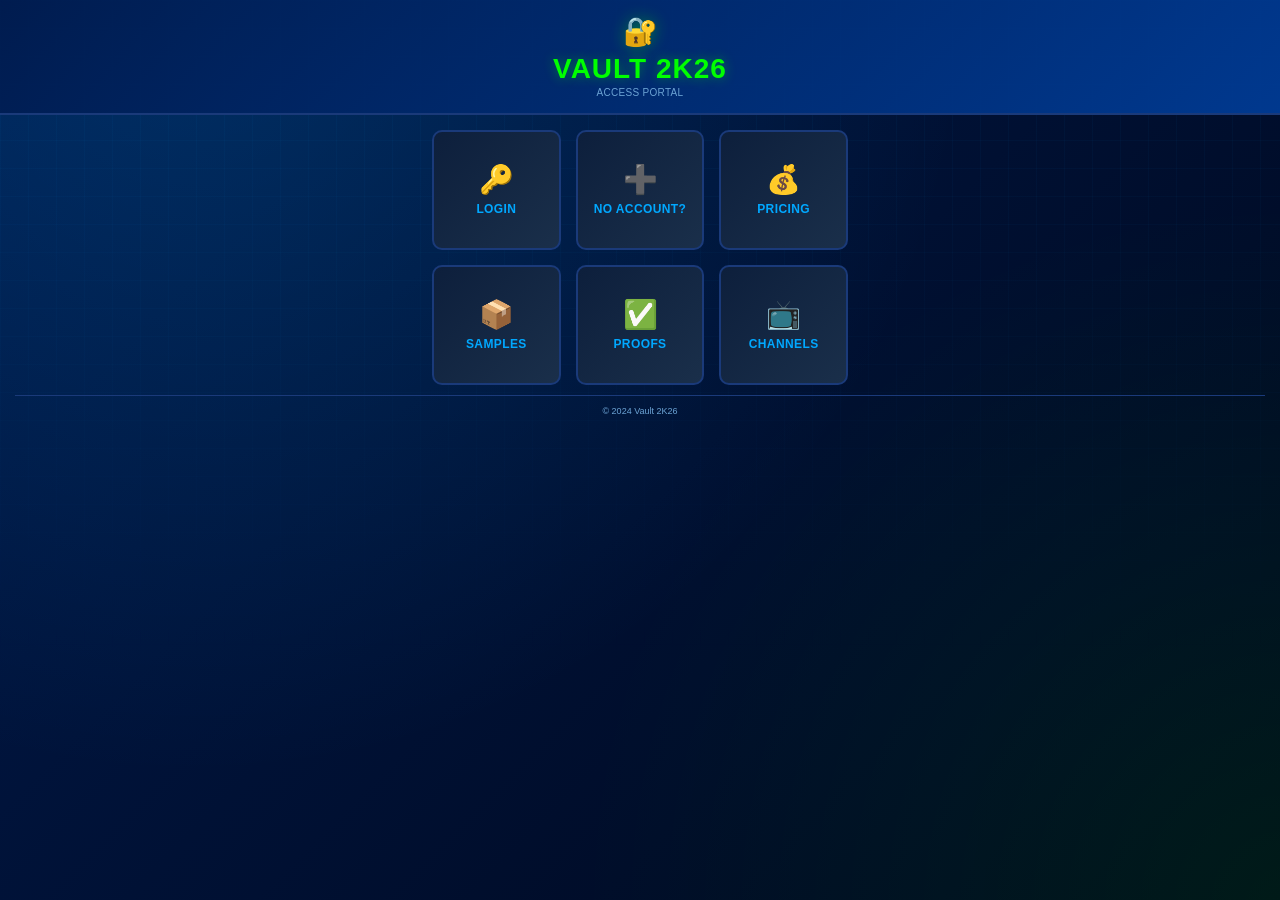
==== commit 74513d26: "Add files via upload" ====
--- a/index.html
+++ b/index.html
@@ -9,7 +9,7 @@
 <body>
     <div class="app-container">
         <!-- HEADER -->
-        <div class="header">
+        <div class="header" id="homeLogo" onclick="showPage('home')">
             <div class="vault-logo">🔐</div>
             <h1 class="vault-title">VAULT 2K26</h1>
             <p class="vault-tagline">Access Portal</p>
@@ -62,6 +62,9 @@
             <!-- CHANNELS PAGE -->
             <div id="channelsPage" class="page">
                 <div class="page-header">
+                    <button class="back-button" onclick="showPage('home')">
+                        <span class="back-arrow">←</span> Back
+                    </button>
                     <h2 class="page-title">Channel List</h2>
                     <p class="page-subtitle">Explore exclusive channels</p>
                 </div>
@@ -75,6 +78,9 @@
             <!-- LOGIN PAGE -->
             <div id="loginPage" class="page">
                 <div class="login-container">
+                    <button class="back-button back-button-floating" onclick="showPage('home')">
+                        <span class="back-arrow">←</span> Back
+                    </button>
                     <h1 class="login-title">LOGIN</h1>
                     <p class="login-subtitle">Secure Access</p>
 
@@ -103,6 +109,9 @@
             <!-- PRICING PAGE -->
             <div id="pricingPage" class="page">
                 <div class="pricing-container">
+                    <button class="back-button back-button-floating" onclick="showPage('home')">
+                        <span class="back-arrow">←</span> Back
+                    </button>
                     <h2 class="pricing-title">PRICING</h2>
                     <p class="pricing-subtitle">Complete Access</p>
 
@@ -119,26 +128,6 @@
                 </div>
             </div>
 
-        </div>
-
-        <!-- BOTTOM NAVIGATION -->
-        <div class="bottom-nav">
-            <button class="nav-item active" id="navHome" onclick="showPage('home')">
-                <span>🏠</span>
-                <span class="nav-label">Home</span>
-            </button>
-            <button class="nav-item" id="navChannels" onclick="showPage('channels')">
-                <span>📺</span>
-                <span class="nav-label">Channels</span>
-            </button>
-            <button class="nav-item" id="navLogin" onclick="showPage('login')">
-                <span>🔑</span>
-                <span class="nav-label">Login</span>
-            </button>
-            <button class="nav-item" id="navPricing" onclick="showPage('pricing')">
-                <span>💰</span>
-                <span class="nav-label">Pricing</span>
-            </button>
         </div>
     </div>
 
--- a/styles.css
+++ b/styles.css
@@ -13,7 +13,7 @@
     width: 100%;
     height: 100%;
     font-family: -apple-system, BlinkMacSystemFont, 'Segoe UI', Roboto, Oxygen, Ubuntu, Cantarell, sans-serif;
-    background: linear-gradient(135deg, #001a4d 0%, #003d99 100%);
+    background: #00102b;
 }
 
 body {
@@ -28,20 +28,63 @@
     display: flex;
     flex-direction: column;
     overflow: hidden;
+    position: relative;
+    background:
+        radial-gradient(circle at 15% 0%, rgba(0, 168, 255, 0.16) 0%, transparent 55%),
+        radial-gradient(circle at 100% 100%, rgba(0, 255, 0, 0.08) 0%, transparent 45%),
+        linear-gradient(135deg, #001a4d 0%, #00071a 100%);
+}
+
+.app-container::before {
+    content: '';
+    position: absolute;
+    inset: 0;
+    background-image:
+        linear-gradient(rgba(0, 168, 255, 0.05) 1px, transparent 1px),
+        linear-gradient(90deg, rgba(0, 168, 255, 0.05) 1px, transparent 1px);
+    background-size: 28px 28px;
+    pointer-events: none;
+    z-index: 0;
+    mask-image: linear-gradient(180deg, rgba(0,0,0,0.9) 0%, transparent 75%);
+    -webkit-mask-image: linear-gradient(180deg, rgba(0,0,0,0.9) 0%, transparent 75%);
+}
+
+.header, .content-wrapper {
+    position: relative;
+    z-index: 1;
 }
 
 /* ===== HEADER ===== */
 .header {
     text-align: center;
     padding: 15px 20px;
-    background: linear-gradient(135deg, #001a4d 0%, #003d99 100%);
+    background: linear-gradient(135deg, rgba(0, 26, 77, 0.9) 0%, rgba(0, 61, 153, 0.9) 100%);
     border-bottom: 2px solid #1a3a7a;
     flex-shrink: 0;
+    cursor: pointer;
+    -webkit-tap-highlight-color: transparent;
+    transition: padding 0.25s ease;
+}
+
+.app-container.on-subpage .header {
+    padding: 10px 20px;
+}
+
+.app-container.on-subpage .vault-tagline {
+    max-height: 0;
+    opacity: 0;
+    margin: 0;
 }
 
 .vault-logo {
     font-size: 28px;
     margin-bottom: 5px;
+    filter: drop-shadow(0 0 8px rgba(0, 255, 0, 0.35));
+    transition: transform 0.15s ease;
+}
+
+.header:active .vault-logo {
+    transform: scale(0.9);
 }
 
 .vault-title {
@@ -50,7 +93,7 @@
     font-weight: 800;
     letter-spacing: 1px;
     margin-bottom: 2px;
-    text-shadow: 0 0 10px rgba(0, 255, 0, 0.3);
+    text-shadow: 0 0 12px rgba(0, 255, 0, 0.4);
 }
 
 .vault-tagline {
@@ -58,6 +101,8 @@
     font-size: 10px;
     letter-spacing: 0.3px;
     text-transform: uppercase;
+    overflow: hidden;
+    transition: all 0.25s ease;
 }
 
 /* ===== MAIN CONTENT AREA ===== */
@@ -74,7 +119,7 @@
     overflow-y: auto;
     overflow-x: hidden;
     padding: 15px;
-    padding-bottom: 75px;
+    padding-bottom: 20px;
     animation: fadeIn 0.2s ease;
 }
 
@@ -269,10 +314,12 @@
 }
 
 .login-container {
+    position: relative;
     background: #0d1f3c;
     border-radius: 12px;
     box-shadow: 0 8px 32px rgba(0, 0, 0, 0.3);
     padding: 25px;
+    padding-top: 55px;
     width: 100%;
     max-width: 100%;
     border: 1px solid #1a3a7a;
@@ -385,16 +432,18 @@
 }
 
 .pricing-container {
+    position: relative;
     background: linear-gradient(135deg, #0a1f4d 0%, #0d2d6b 100%);
     border-radius: 12px;
     box-shadow: 0 8px 32px rgba(0, 0, 0, 0.3);
     padding: 20px;
+    padding-top: 50px;
     width: 100%;
     max-width: 100%;
     border: 1px solid #1a3a7a;
     display: flex;
     flex-direction: column;
-    max-height: calc(100vh - 150px);
+    max-height: calc(100vh - 90px);
 }
 
 .pricing-title {
@@ -582,49 +631,43 @@
     color: #00a8ff;
 }
 
-/* ===== BOTTOM NAVIGATION ===== */
-.bottom-nav {
-    position: fixed;
-    bottom: 0;
-    left: 0;
-    right: 0;
-    height: 70px;
-    background: linear-gradient(180deg, #0a1f4d 0%, #001a4d 100%);
-    border-top: 2px solid #1a3a7a;
-    display: flex;
-    justify-content: space-around;
-    align-items: flex-start;
-    padding-top: 5px;
-    z-index: 999;
-    flex-shrink: 0;
-}
-
-.nav-item {
-    display: flex;
-    flex-direction: column;
+/* ===== BACK BUTTON ===== */
+.back-button {
+    display: inline-flex;
     align-items: center;
-    gap: 3px;
-    padding: 6px 0;
-    cursor: pointer;
-    flex: 1;
-    color: #6ba3d4;
+    gap: 6px;
+    background: rgba(13, 31, 60, 0.6);
+    border: 1px solid #1a3a7a;
+    color: #6ba3d4;
+    font-size: 11px;
+    font-weight: 600;
+    text-transform: uppercase;
+    letter-spacing: 0.3px;
+    padding: 7px 12px;
+    border-radius: 20px;
+    cursor: pointer;
     transition: all 0.2s ease;
-    border: none;
-    background: none;
-    font-size: 22px;
-}
-
-.nav-item.active {
-    color: #00ff00;
-    transform: scale(1.05);
-}
-
-.nav-label {
-    font-size: 9px;
-    font-weight: 600;
-    text-transform: uppercase;
-    letter-spacing: 0.2px;
-    color: inherit;
+    margin-bottom: 10px;
+}
+
+.back-button:active {
+    border-color: #00a8ff;
+    color: #00a8ff;
+    transform: scale(0.96);
+}
+
+.back-arrow {
+    font-size: 13px;
+    line-height: 1;
+}
+
+.back-button-floating {
+    position: absolute;
+    top: 14px;
+    left: 14px;
+    margin-bottom: 0;
+    background: rgba(5, 16, 32, 0.75);
+    backdrop-filter: blur(4px);
 }
 
 /* ===== SCROLLBAR ===== */
